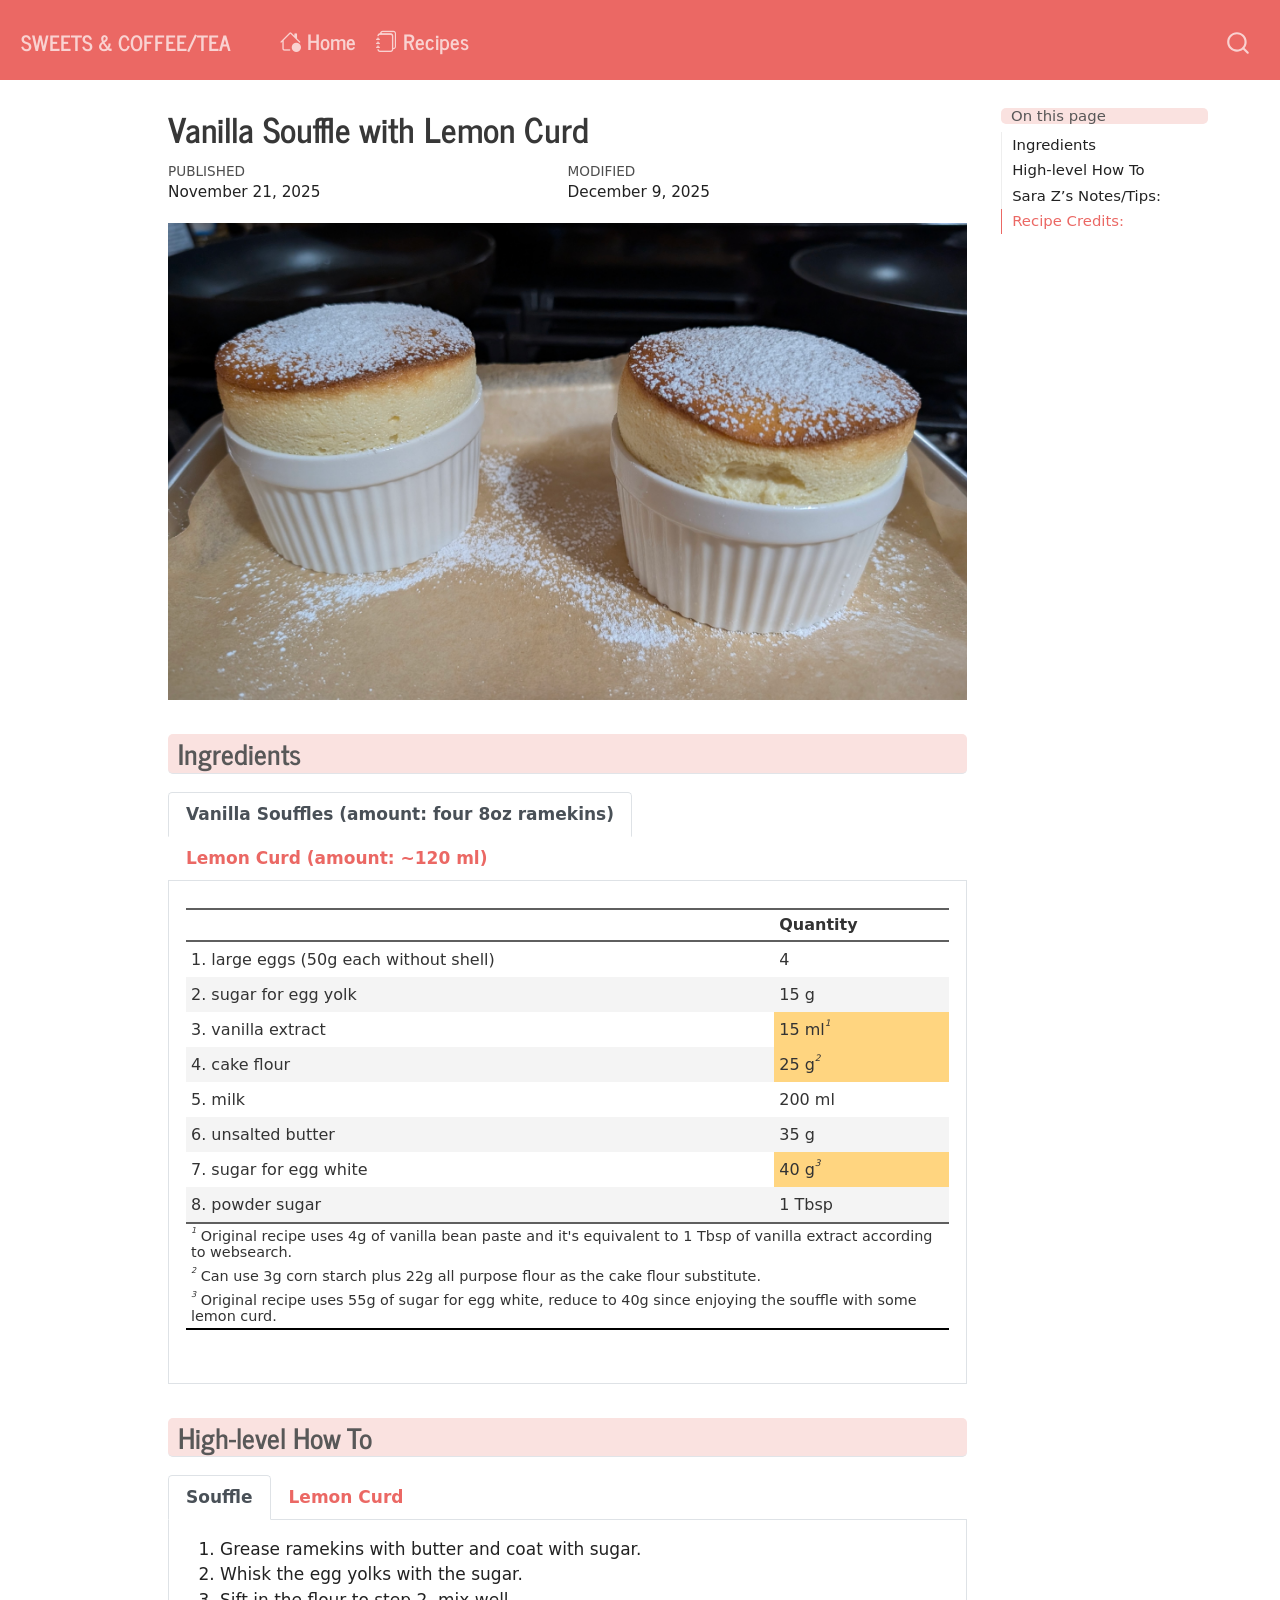
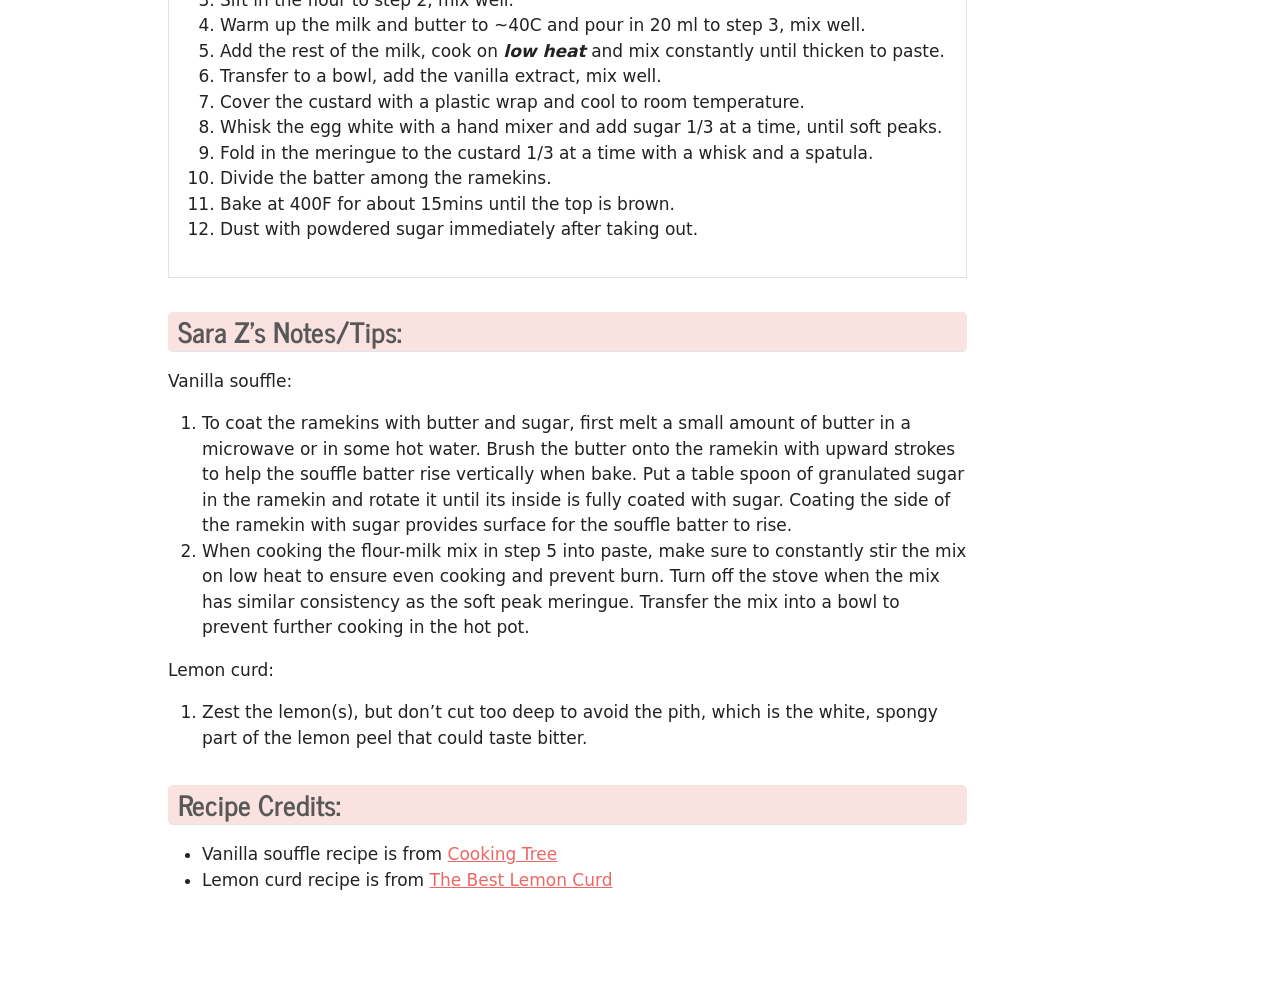
==== docs/recipes/vanilla_souffle_lemon_curd.html @ 68000ea2 "Add the first recipe" ====
<!DOCTYPE html>
<html xmlns="http://www.w3.org/1999/xhtml" lang="en" xml:lang="en"><head>

<meta charset="utf-8">
<meta name="generator" content="quarto-1.3.450">

<meta name="viewport" content="width=device-width, initial-scale=1.0, user-scalable=yes">

<meta name="dcterms.date" content="2025-11-21">

<title>Sweets &amp; Coffee/Tea - Vanilla Souffle with Lemon Curd</title>
<style>
code{white-space: pre-wrap;}
span.smallcaps{font-variant: small-caps;}
div.columns{display: flex; gap: min(4vw, 1.5em);}
div.column{flex: auto; overflow-x: auto;}
div.hanging-indent{margin-left: 1.5em; text-indent: -1.5em;}
ul.task-list{list-style: none;}
ul.task-list li input[type="checkbox"] {
  width: 0.8em;
  margin: 0 0.8em 0.2em -1em; /* quarto-specific, see https://github.com/quarto-dev/quarto-cli/issues/4556 */ 
  vertical-align: middle;
}
</style>


<script src="../site_libs/quarto-nav/quarto-nav.js"></script>
<script src="../site_libs/quarto-nav/headroom.min.js"></script>
<script src="../site_libs/clipboard/clipboard.min.js"></script>
<script src="../site_libs/quarto-search/autocomplete.umd.js"></script>
<script src="../site_libs/quarto-search/fuse.min.js"></script>
<script src="../site_libs/quarto-search/quarto-search.js"></script>
<meta name="quarto:offset" content="../">
<script src="../site_libs/quarto-html/quarto.js"></script>
<script src="../site_libs/quarto-html/popper.min.js"></script>
<script src="../site_libs/quarto-html/tippy.umd.min.js"></script>
<script src="../site_libs/quarto-html/anchor.min.js"></script>
<link href="../site_libs/quarto-html/tippy.css" rel="stylesheet">
<link href="../site_libs/quarto-html/quarto-syntax-highlighting.css" rel="stylesheet" id="quarto-text-highlighting-styles">
<script src="../site_libs/bootstrap/bootstrap.min.js"></script>
<link href="../site_libs/bootstrap/bootstrap-icons.css" rel="stylesheet">
<link href="../site_libs/bootstrap/bootstrap.min.css" rel="stylesheet" id="quarto-bootstrap" data-mode="light">
<script id="quarto-search-options" type="application/json">{
  "location": "navbar",
  "copy-button": false,
  "collapse-after": 3,
  "panel-placement": "end",
  "type": "overlay",
  "limit": 20,
  "language": {
    "search-no-results-text": "No results",
    "search-matching-documents-text": "matching documents",
    "search-copy-link-title": "Copy link to search",
    "search-hide-matches-text": "Hide additional matches",
    "search-more-match-text": "more match in this document",
    "search-more-matches-text": "more matches in this document",
    "search-clear-button-title": "Clear",
    "search-detached-cancel-button-title": "Cancel",
    "search-submit-button-title": "Submit",
    "search-label": "Search"
  }
}</script>


</head>

<body class="nav-fixed">

<div id="quarto-search-results"></div>
  <header id="quarto-header" class="headroom fixed-top">
    <nav class="navbar navbar-expand-lg navbar-dark ">
      <div class="navbar-container container-fluid">
      <div class="navbar-brand-container">
    <a class="navbar-brand" href="../index.html">
    <span class="navbar-title">Sweets &amp; Coffee/Tea</span>
    </a>
  </div>
            <div id="quarto-search" class="" title="Search"></div>
          <button class="navbar-toggler" type="button" data-bs-toggle="collapse" data-bs-target="#navbarCollapse" aria-controls="navbarCollapse" aria-expanded="false" aria-label="Toggle navigation" onclick="if (window.quartoToggleHeadroom) { window.quartoToggleHeadroom(); }">
  <span class="navbar-toggler-icon"></span>
</button>
          <div class="collapse navbar-collapse" id="navbarCollapse">
            <ul class="navbar-nav navbar-nav-scroll me-auto">
  <li class="nav-item">
    <a class="nav-link" href="../index.html" rel="" target=""><i class="bi bi-house-check" role="img">
</i> 
 <span class="menu-text">Home</span></a>
  </li>  
  <li class="nav-item">
    <a class="nav-link" href="../recipe_list.html" rel="" target=""><i class="bi bi-journals" role="img">
</i> 
 <span class="menu-text">Recipes</span></a>
  </li>  
</ul>
            <div class="quarto-navbar-tools ms-auto">
</div>
          </div> <!-- /navcollapse -->
      </div> <!-- /container-fluid -->
    </nav>
</header>
<!-- content -->
<div id="quarto-content" class="quarto-container page-columns page-rows-contents page-layout-article page-navbar">
<!-- sidebar -->
<!-- margin-sidebar -->
    <div id="quarto-margin-sidebar" class="sidebar margin-sidebar">
        <nav id="TOC" role="doc-toc" class="toc-active">
    <h2 id="toc-title">On this page</h2>
   
  <ul>
  <li><a href="#ingredients" id="toc-ingredients" class="nav-link active" data-scroll-target="#ingredients">Ingredients</a></li>
  <li><a href="#high-level-how-to" id="toc-high-level-how-to" class="nav-link" data-scroll-target="#high-level-how-to">High-level How To</a></li>
  <li><a href="#sara-zs-notestips" id="toc-sara-zs-notestips" class="nav-link" data-scroll-target="#sara-zs-notestips">Sara Z’s Notes/Tips:</a></li>
  <li><a href="#recipe-credits" id="toc-recipe-credits" class="nav-link" data-scroll-target="#recipe-credits">Recipe Credits:</a></li>
  </ul>
</nav>
    </div>
<!-- main -->
<main class="content" id="quarto-document-content">

<header id="title-block-header" class="quarto-title-block default">
<div class="quarto-title">
<h1 class="title">Vanilla Souffle with Lemon Curd</h1>
</div>



<div class="quarto-title-meta">

    
    <div>
    <div class="quarto-title-meta-heading">Published</div>
    <div class="quarto-title-meta-contents">
      <p class="date">November 21, 2025</p>
    </div>
  </div>
  
    <div>
    <div class="quarto-title-meta-heading">Modified</div>
    <div class="quarto-title-meta-contents">
      <p class="date-modified">December 9, 2025</p>
    </div>
  </div>
    
  </div>
  

</header>

<p><img src="images/p1_vanilla_souffle.jpg" class="img-fluid"></p>
<section id="ingredients" class="level2">
<h2 class="anchored" data-anchor-id="ingredients">Ingredients</h2>
<div class="tabset-margin-container"></div><div class="panel-tabset">
<ul class="nav nav-tabs" role="tablist"><li class="nav-item" role="presentation"><a class="nav-link active" id="tabset-1-1-tab" data-bs-toggle="tab" data-bs-target="#tabset-1-1" role="tab" aria-controls="tabset-1-1" aria-selected="true"><strong>Vanilla Souffles (amount: four 8oz ramekins)</strong></a></li><li class="nav-item" role="presentation"><a class="nav-link" id="tabset-1-2-tab" data-bs-toggle="tab" data-bs-target="#tabset-1-2" role="tab" aria-controls="tabset-1-2" aria-selected="false"><strong>Lemon Curd (amount: ~120 ml)</strong></a></li></ul>
<div class="tab-content">
<div id="tabset-1-1" class="tab-pane active" role="tabpanel" aria-labelledby="tabset-1-1-tab">
<div class="cell">
<div class="cell-output-display">

<div id="hemedygfiw" style="padding-left:0px;padding-right:0px;padding-top:10px;padding-bottom:10px;overflow-x:auto;overflow-y:auto;width:auto;height:auto;">
<style>#hemedygfiw table {
  font-family: system-ui, 'Segoe UI', Roboto, Helvetica, Arial, sans-serif, 'Apple Color Emoji', 'Segoe UI Emoji', 'Segoe UI Symbol', 'Noto Color Emoji';
  -webkit-font-smoothing: antialiased;
  -moz-osx-font-smoothing: grayscale;
}

#hemedygfiw thead, #hemedygfiw tbody, #hemedygfiw tfoot, #hemedygfiw tr, #hemedygfiw td, #hemedygfiw th {
  border-style: none;
}

#hemedygfiw p {
  margin: 0;
  padding: 0;
}

#hemedygfiw .gt_table {
  display: table;
  border-collapse: collapse;
  line-height: normal;
  margin-left: 0;
  margin-right: auto;
  color: #333333;
  font-size: 16px;
  font-weight: normal;
  font-style: normal;
  background-color: #FFFFFF;
  width: auto;
  border-top-style: solid;
  border-top-width: 2px;
  border-top-color: #000000;
  border-right-style: none;
  border-right-width: 2px;
  border-right-color: #D3D3D3;
  border-bottom-style: solid;
  border-bottom-width: 2px;
  border-bottom-color: #000000;
  border-left-style: none;
  border-left-width: 2px;
  border-left-color: #D3D3D3;
}

#hemedygfiw .gt_caption {
  padding-top: 4px;
  padding-bottom: 4px;
}

#hemedygfiw .gt_title {
  color: #333333;
  font-size: 125%;
  font-weight: initial;
  padding-top: 4px;
  padding-bottom: 4px;
  padding-left: 5px;
  padding-right: 5px;
  border-bottom-color: #FFFFFF;
  border-bottom-width: 0;
}

#hemedygfiw .gt_subtitle {
  color: #333333;
  font-size: 85%;
  font-weight: initial;
  padding-top: 3px;
  padding-bottom: 5px;
  padding-left: 5px;
  padding-right: 5px;
  border-top-color: #FFFFFF;
  border-top-width: 0;
}

#hemedygfiw .gt_heading {
  background-color: #FFFFFF;
  text-align: center;
  border-bottom-color: #FFFFFF;
  border-left-style: none;
  border-left-width: 1px;
  border-left-color: #D3D3D3;
  border-right-style: none;
  border-right-width: 1px;
  border-right-color: #D3D3D3;
}

#hemedygfiw .gt_bottom_border {
  border-bottom-style: solid;
  border-bottom-width: 2px;
  border-bottom-color: #5F5F5F;
}

#hemedygfiw .gt_col_headings {
  border-top-style: solid;
  border-top-width: 2px;
  border-top-color: #5F5F5F;
  border-bottom-style: solid;
  border-bottom-width: 2px;
  border-bottom-color: #5F5F5F;
  border-left-style: none;
  border-left-width: 1px;
  border-left-color: #D3D3D3;
  border-right-style: none;
  border-right-width: 1px;
  border-right-color: #D3D3D3;
}

#hemedygfiw .gt_col_heading {
  color: #333333;
  background-color: #FFFFFF;
  font-size: 100%;
  font-weight: normal;
  text-transform: inherit;
  border-left-style: none;
  border-left-width: 1px;
  border-left-color: #D3D3D3;
  border-right-style: none;
  border-right-width: 1px;
  border-right-color: #D3D3D3;
  vertical-align: bottom;
  padding-top: 5px;
  padding-bottom: 6px;
  padding-left: 5px;
  padding-right: 5px;
  overflow-x: hidden;
}

#hemedygfiw .gt_column_spanner_outer {
  color: #333333;
  background-color: #FFFFFF;
  font-size: 100%;
  font-weight: normal;
  text-transform: inherit;
  padding-top: 0;
  padding-bottom: 0;
  padding-left: 4px;
  padding-right: 4px;
}

#hemedygfiw .gt_column_spanner_outer:first-child {
  padding-left: 0;
}

#hemedygfiw .gt_column_spanner_outer:last-child {
  padding-right: 0;
}

#hemedygfiw .gt_column_spanner {
  border-bottom-style: solid;
  border-bottom-width: 2px;
  border-bottom-color: #5F5F5F;
  vertical-align: bottom;
  padding-top: 5px;
  padding-bottom: 5px;
  overflow-x: hidden;
  display: inline-block;
  width: 100%;
}

#hemedygfiw .gt_spanner_row {
  border-bottom-style: hidden;
}

#hemedygfiw .gt_group_heading {
  padding-top: 8px;
  padding-bottom: 8px;
  padding-left: 5px;
  padding-right: 5px;
  color: #333333;
  background-color: #FFFFFF;
  font-size: 100%;
  font-weight: initial;
  text-transform: inherit;
  border-top-style: solid;
  border-top-width: 2px;
  border-top-color: #5F5F5F;
  border-bottom-style: solid;
  border-bottom-width: 2px;
  border-bottom-color: #5F5F5F;
  border-left-style: none;
  border-left-width: 1px;
  border-left-color: #D3D3D3;
  border-right-style: none;
  border-right-width: 1px;
  border-right-color: #D3D3D3;
  vertical-align: middle;
  text-align: left;
}

#hemedygfiw .gt_empty_group_heading {
  padding: 0.5px;
  color: #333333;
  background-color: #FFFFFF;
  font-size: 100%;
  font-weight: initial;
  border-top-style: solid;
  border-top-width: 2px;
  border-top-color: #5F5F5F;
  border-bottom-style: solid;
  border-bottom-width: 2px;
  border-bottom-color: #5F5F5F;
  vertical-align: middle;
}

#hemedygfiw .gt_from_md > :first-child {
  margin-top: 0;
}

#hemedygfiw .gt_from_md > :last-child {
  margin-bottom: 0;
}

#hemedygfiw .gt_row {
  padding-top: 8px;
  padding-bottom: 8px;
  padding-left: 5px;
  padding-right: 5px;
  margin: 10px;
  border-top-style: none;
  border-top-width: 1px;
  border-top-color: #D5D5D5;
  border-left-style: none;
  border-left-width: 1px;
  border-left-color: #D5D5D5;
  border-right-style: none;
  border-right-width: 1px;
  border-right-color: #D5D5D5;
  vertical-align: middle;
  overflow-x: hidden;
}

#hemedygfiw .gt_stub {
  color: #FFFFFF;
  background-color: #5F5F5F;
  font-size: 100%;
  font-weight: initial;
  text-transform: inherit;
  border-right-style: solid;
  border-right-width: 2px;
  border-right-color: #5F5F5F;
  padding-left: 5px;
  padding-right: 5px;
}

#hemedygfiw .gt_stub_row_group {
  color: #333333;
  background-color: #FFFFFF;
  font-size: 100%;
  font-weight: initial;
  text-transform: inherit;
  border-right-style: solid;
  border-right-width: 2px;
  border-right-color: #D3D3D3;
  padding-left: 5px;
  padding-right: 5px;
  vertical-align: top;
}

#hemedygfiw .gt_row_group_first td {
  border-top-width: 2px;
}

#hemedygfiw .gt_row_group_first th {
  border-top-width: 2px;
}

#hemedygfiw .gt_summary_row {
  color: #333333;
  background-color: #FFFFFF;
  text-transform: inherit;
  padding-top: 8px;
  padding-bottom: 8px;
  padding-left: 5px;
  padding-right: 5px;
}

#hemedygfiw .gt_first_summary_row {
  border-top-style: solid;
  border-top-color: #5F5F5F;
}

#hemedygfiw .gt_first_summary_row.thick {
  border-top-width: 2px;
}

#hemedygfiw .gt_last_summary_row {
  padding-top: 8px;
  padding-bottom: 8px;
  padding-left: 5px;
  padding-right: 5px;
  border-bottom-style: solid;
  border-bottom-width: 2px;
  border-bottom-color: #5F5F5F;
}

#hemedygfiw .gt_grand_summary_row {
  color: #333333;
  background-color: #D5D5D5;
  text-transform: inherit;
  padding-top: 8px;
  padding-bottom: 8px;
  padding-left: 5px;
  padding-right: 5px;
}

#hemedygfiw .gt_first_grand_summary_row {
  padding-top: 8px;
  padding-bottom: 8px;
  padding-left: 5px;
  padding-right: 5px;
  border-top-style: double;
  border-top-width: 6px;
  border-top-color: #5F5F5F;
}

#hemedygfiw .gt_last_grand_summary_row_top {
  padding-top: 8px;
  padding-bottom: 8px;
  padding-left: 5px;
  padding-right: 5px;
  border-bottom-style: double;
  border-bottom-width: 6px;
  border-bottom-color: #5F5F5F;
}

#hemedygfiw .gt_striped {
  background-color: #F4F4F4;
}

#hemedygfiw .gt_table_body {
  border-top-style: solid;
  border-top-width: 2px;
  border-top-color: #5F5F5F;
  border-bottom-style: solid;
  border-bottom-width: 2px;
  border-bottom-color: #5F5F5F;
}

#hemedygfiw .gt_footnotes {
  color: #333333;
  background-color: #FFFFFF;
  border-bottom-style: none;
  border-bottom-width: 2px;
  border-bottom-color: #D3D3D3;
  border-left-style: none;
  border-left-width: 2px;
  border-left-color: #D3D3D3;
  border-right-style: none;
  border-right-width: 2px;
  border-right-color: #D3D3D3;
}

#hemedygfiw .gt_footnote {
  margin: 0px;
  font-size: 90%;
  padding-top: 4px;
  padding-bottom: 4px;
  padding-left: 5px;
  padding-right: 5px;
}

#hemedygfiw .gt_sourcenotes {
  color: #333333;
  background-color: #FFFFFF;
  border-bottom-style: none;
  border-bottom-width: 2px;
  border-bottom-color: #D3D3D3;
  border-left-style: none;
  border-left-width: 2px;
  border-left-color: #D3D3D3;
  border-right-style: none;
  border-right-width: 2px;
  border-right-color: #D3D3D3;
}

#hemedygfiw .gt_sourcenote {
  font-size: 90%;
  padding-top: 4px;
  padding-bottom: 4px;
  padding-left: 5px;
  padding-right: 5px;
}

#hemedygfiw .gt_left {
  text-align: left;
}

#hemedygfiw .gt_center {
  text-align: center;
}

#hemedygfiw .gt_right {
  text-align: right;
  font-variant-numeric: tabular-nums;
}

#hemedygfiw .gt_font_normal {
  font-weight: normal;
}

#hemedygfiw .gt_font_bold {
  font-weight: bold;
}

#hemedygfiw .gt_font_italic {
  font-style: italic;
}

#hemedygfiw .gt_super {
  font-size: 65%;
}

#hemedygfiw .gt_footnote_marks {
  font-size: 75%;
  vertical-align: 0.4em;
  position: initial;
}

#hemedygfiw .gt_asterisk {
  font-size: 100%;
  vertical-align: 0;
}

#hemedygfiw .gt_indent_1 {
  text-indent: 5px;
}

#hemedygfiw .gt_indent_2 {
  text-indent: 10px;
}

#hemedygfiw .gt_indent_3 {
  text-indent: 15px;
}

#hemedygfiw .gt_indent_4 {
  text-indent: 20px;
}

#hemedygfiw .gt_indent_5 {
  text-indent: 25px;
}

#hemedygfiw .katex-display {
  display: inline-flex !important;
  margin-bottom: 0.75em !important;
}

#hemedygfiw div.Reactable > div.rt-table > div.rt-thead > div.rt-tr.rt-tr-group-header > div.rt-th-group:after {
  height: 0px !important;
}
</style>
<table class="gt_table" data-quarto-disable-processing="false" data-quarto-bootstrap="false">
  <thead>
    <tr class="gt_col_headings">
      <th class="gt_col_heading gt_columns_bottom_border gt_left" rowspan="1" colspan="1" style="font-weight: bold;" scope="col" id="a-"> </th>
      <th class="gt_col_heading gt_columns_bottom_border gt_left" rowspan="1" colspan="1" style="font-weight: bold;" scope="col" id="Quantity">Quantity</th>
    </tr>
  </thead>
  <tbody class="gt_table_body">
    <tr><td headers=" " class="gt_row gt_left" style="font-size: medium;">1. large eggs (50g each without shell)</td>
<td headers="Quantity" class="gt_row gt_left" style="font-size: medium;">4</td></tr>
    <tr><td headers=" " class="gt_row gt_left gt_striped" style="font-size: medium;">2. sugar for egg yolk</td>
<td headers="Quantity" class="gt_row gt_left gt_striped" style="font-size: medium;">15 g</td></tr>
    <tr><td headers=" " class="gt_row gt_left" style="font-size: medium;">3. vanilla extract</td>
<td headers="Quantity" class="gt_row gt_left" style="font-size: medium; background-color: #FFD580;">15 ml<span class="gt_footnote_marks" style="white-space:nowrap;font-style:italic;font-weight:normal;line-height:0;"><sup>1</sup></span></td></tr>
    <tr><td headers=" " class="gt_row gt_left gt_striped" style="font-size: medium;">4. cake flour</td>
<td headers="Quantity" class="gt_row gt_left gt_striped" style="font-size: medium; background-color: #FFD580;">25 g<span class="gt_footnote_marks" style="white-space:nowrap;font-style:italic;font-weight:normal;line-height:0;"><sup>2</sup></span></td></tr>
    <tr><td headers=" " class="gt_row gt_left" style="font-size: medium;">5. milk</td>
<td headers="Quantity" class="gt_row gt_left" style="font-size: medium;">200 ml</td></tr>
    <tr><td headers=" " class="gt_row gt_left gt_striped" style="font-size: medium;">6. unsalted butter</td>
<td headers="Quantity" class="gt_row gt_left gt_striped" style="font-size: medium;">35 g</td></tr>
    <tr><td headers=" " class="gt_row gt_left" style="font-size: medium;">7. sugar for egg white</td>
<td headers="Quantity" class="gt_row gt_left" style="font-size: medium; background-color: #FFD580;">40 g<span class="gt_footnote_marks" style="white-space:nowrap;font-style:italic;font-weight:normal;line-height:0;"><sup>3</sup></span></td></tr>
    <tr><td headers=" " class="gt_row gt_left gt_striped" style="font-size: medium;">8. powder sugar</td>
<td headers="Quantity" class="gt_row gt_left gt_striped" style="font-size: medium;">1 Tbsp</td></tr>
  </tbody>
  
  <tfoot class="gt_footnotes">
    <tr>
      <td class="gt_footnote" colspan="2"><span class="gt_footnote_marks" style="white-space:nowrap;font-style:italic;font-weight:normal;line-height:0;"><sup>1</sup></span> Original recipe uses 4g of vanilla bean paste and it's equivalent to 1 Tbsp of vanilla extract according to websearch.</td>
    </tr>
    <tr>
      <td class="gt_footnote" colspan="2"><span class="gt_footnote_marks" style="white-space:nowrap;font-style:italic;font-weight:normal;line-height:0;"><sup>2</sup></span> Can use 3g corn starch plus 22g all purpose flour as the cake flour substitute.</td>
    </tr>
    <tr>
      <td class="gt_footnote" colspan="2"><span class="gt_footnote_marks" style="white-space:nowrap;font-style:italic;font-weight:normal;line-height:0;"><sup>3</sup></span> Original recipe uses 55g of sugar for egg white, reduce to 40g since enjoying the souffle with some lemon curd.</td>
    </tr>
  </tfoot>
</table>
</div>
</div>
</div>
</div>
<div id="tabset-1-2" class="tab-pane" role="tabpanel" aria-labelledby="tabset-1-2-tab">
<div class="cell">
<div class="cell-output-display">

<div id="zihgyaxnoy" style="padding-left:0px;padding-right:0px;padding-top:10px;padding-bottom:10px;overflow-x:auto;overflow-y:auto;width:auto;height:auto;">
<style>#zihgyaxnoy table {
  font-family: system-ui, 'Segoe UI', Roboto, Helvetica, Arial, sans-serif, 'Apple Color Emoji', 'Segoe UI Emoji', 'Segoe UI Symbol', 'Noto Color Emoji';
  -webkit-font-smoothing: antialiased;
  -moz-osx-font-smoothing: grayscale;
}

#zihgyaxnoy thead, #zihgyaxnoy tbody, #zihgyaxnoy tfoot, #zihgyaxnoy tr, #zihgyaxnoy td, #zihgyaxnoy th {
  border-style: none;
}

#zihgyaxnoy p {
  margin: 0;
  padding: 0;
}

#zihgyaxnoy .gt_table {
  display: table;
  border-collapse: collapse;
  line-height: normal;
  margin-left: 0;
  margin-right: auto;
  color: #333333;
  font-size: 16px;
  font-weight: normal;
  font-style: normal;
  background-color: #FFFFFF;
  width: auto;
  border-top-style: solid;
  border-top-width: 2px;
  border-top-color: #000000;
  border-right-style: none;
  border-right-width: 2px;
  border-right-color: #D3D3D3;
  border-bottom-style: solid;
  border-bottom-width: 2px;
  border-bottom-color: #000000;
  border-left-style: none;
  border-left-width: 2px;
  border-left-color: #D3D3D3;
}

#zihgyaxnoy .gt_caption {
  padding-top: 4px;
  padding-bottom: 4px;
}

#zihgyaxnoy .gt_title {
  color: #333333;
  font-size: 125%;
  font-weight: initial;
  padding-top: 4px;
  padding-bottom: 4px;
  padding-left: 5px;
  padding-right: 5px;
  border-bottom-color: #FFFFFF;
  border-bottom-width: 0;
}

#zihgyaxnoy .gt_subtitle {
  color: #333333;
  font-size: 85%;
  font-weight: initial;
  padding-top: 3px;
  padding-bottom: 5px;
  padding-left: 5px;
  padding-right: 5px;
  border-top-color: #FFFFFF;
  border-top-width: 0;
}

#zihgyaxnoy .gt_heading {
  background-color: #FFFFFF;
  text-align: center;
  border-bottom-color: #FFFFFF;
  border-left-style: none;
  border-left-width: 1px;
  border-left-color: #D3D3D3;
  border-right-style: none;
  border-right-width: 1px;
  border-right-color: #D3D3D3;
}

#zihgyaxnoy .gt_bottom_border {
  border-bottom-style: solid;
  border-bottom-width: 2px;
  border-bottom-color: #5F5F5F;
}

#zihgyaxnoy .gt_col_headings {
  border-top-style: solid;
  border-top-width: 2px;
  border-top-color: #5F5F5F;
  border-bottom-style: solid;
  border-bottom-width: 2px;
  border-bottom-color: #5F5F5F;
  border-left-style: none;
  border-left-width: 1px;
  border-left-color: #D3D3D3;
  border-right-style: none;
  border-right-width: 1px;
  border-right-color: #D3D3D3;
}

#zihgyaxnoy .gt_col_heading {
  color: #333333;
  background-color: #FFFFFF;
  font-size: 100%;
  font-weight: normal;
  text-transform: inherit;
  border-left-style: none;
  border-left-width: 1px;
  border-left-color: #D3D3D3;
  border-right-style: none;
  border-right-width: 1px;
  border-right-color: #D3D3D3;
  vertical-align: bottom;
  padding-top: 5px;
  padding-bottom: 6px;
  padding-left: 5px;
  padding-right: 5px;
  overflow-x: hidden;
}

#zihgyaxnoy .gt_column_spanner_outer {
  color: #333333;
  background-color: #FFFFFF;
  font-size: 100%;
  font-weight: normal;
  text-transform: inherit;
  padding-top: 0;
  padding-bottom: 0;
  padding-left: 4px;
  padding-right: 4px;
}

#zihgyaxnoy .gt_column_spanner_outer:first-child {
  padding-left: 0;
}

#zihgyaxnoy .gt_column_spanner_outer:last-child {
  padding-right: 0;
}

#zihgyaxnoy .gt_column_spanner {
  border-bottom-style: solid;
  border-bottom-width: 2px;
  border-bottom-color: #5F5F5F;
  vertical-align: bottom;
  padding-top: 5px;
  padding-bottom: 5px;
  overflow-x: hidden;
  display: inline-block;
  width: 100%;
}

#zihgyaxnoy .gt_spanner_row {
  border-bottom-style: hidden;
}

#zihgyaxnoy .gt_group_heading {
  padding-top: 8px;
  padding-bottom: 8px;
  padding-left: 5px;
  padding-right: 5px;
  color: #333333;
  background-color: #FFFFFF;
  font-size: 100%;
  font-weight: initial;
  text-transform: inherit;
  border-top-style: solid;
  border-top-width: 2px;
  border-top-color: #5F5F5F;
  border-bottom-style: solid;
  border-bottom-width: 2px;
  border-bottom-color: #5F5F5F;
  border-left-style: none;
  border-left-width: 1px;
  border-left-color: #D3D3D3;
  border-right-style: none;
  border-right-width: 1px;
  border-right-color: #D3D3D3;
  vertical-align: middle;
  text-align: left;
}

#zihgyaxnoy .gt_empty_group_heading {
  padding: 0.5px;
  color: #333333;
  background-color: #FFFFFF;
  font-size: 100%;
  font-weight: initial;
  border-top-style: solid;
  border-top-width: 2px;
  border-top-color: #5F5F5F;
  border-bottom-style: solid;
  border-bottom-width: 2px;
  border-bottom-color: #5F5F5F;
  vertical-align: middle;
}

#zihgyaxnoy .gt_from_md > :first-child {
  margin-top: 0;
}

#zihgyaxnoy .gt_from_md > :last-child {
  margin-bottom: 0;
}

#zihgyaxnoy .gt_row {
  padding-top: 8px;
  padding-bottom: 8px;
  padding-left: 5px;
  padding-right: 5px;
  margin: 10px;
  border-top-style: none;
  border-top-width: 1px;
  border-top-color: #D5D5D5;
  border-left-style: none;
  border-left-width: 1px;
  border-left-color: #D5D5D5;
  border-right-style: none;
  border-right-width: 1px;
  border-right-color: #D5D5D5;
  vertical-align: middle;
  overflow-x: hidden;
}

#zihgyaxnoy .gt_stub {
  color: #FFFFFF;
  background-color: #5F5F5F;
  font-size: 100%;
  font-weight: initial;
  text-transform: inherit;
  border-right-style: solid;
  border-right-width: 2px;
  border-right-color: #5F5F5F;
  padding-left: 5px;
  padding-right: 5px;
}

#zihgyaxnoy .gt_stub_row_group {
  color: #333333;
  background-color: #FFFFFF;
  font-size: 100%;
  font-weight: initial;
  text-transform: inherit;
  border-right-style: solid;
  border-right-width: 2px;
  border-right-color: #D3D3D3;
  padding-left: 5px;
  padding-right: 5px;
  vertical-align: top;
}

#zihgyaxnoy .gt_row_group_first td {
  border-top-width: 2px;
}

#zihgyaxnoy .gt_row_group_first th {
  border-top-width: 2px;
}

#zihgyaxnoy .gt_summary_row {
  color: #333333;
  background-color: #FFFFFF;
  text-transform: inherit;
  padding-top: 8px;
  padding-bottom: 8px;
  padding-left: 5px;
  padding-right: 5px;
}

#zihgyaxnoy .gt_first_summary_row {
  border-top-style: solid;
  border-top-color: #5F5F5F;
}

#zihgyaxnoy .gt_first_summary_row.thick {
  border-top-width: 2px;
}

#zihgyaxnoy .gt_last_summary_row {
  padding-top: 8px;
  padding-bottom: 8px;
  padding-left: 5px;
  padding-right: 5px;
  border-bottom-style: solid;
  border-bottom-width: 2px;
  border-bottom-color: #5F5F5F;
}

#zihgyaxnoy .gt_grand_summary_row {
  color: #333333;
  background-color: #D5D5D5;
  text-transform: inherit;
  padding-top: 8px;
  padding-bottom: 8px;
  padding-left: 5px;
  padding-right: 5px;
}

#zihgyaxnoy .gt_first_grand_summary_row {
  padding-top: 8px;
  padding-bottom: 8px;
  padding-left: 5px;
  padding-right: 5px;
  border-top-style: double;
  border-top-width: 6px;
  border-top-color: #5F5F5F;
}

#zihgyaxnoy .gt_last_grand_summary_row_top {
  padding-top: 8px;
  padding-bottom: 8px;
  padding-left: 5px;
  padding-right: 5px;
  border-bottom-style: double;
  border-bottom-width: 6px;
  border-bottom-color: #5F5F5F;
}

#zihgyaxnoy .gt_striped {
  background-color: #F4F4F4;
}

#zihgyaxnoy .gt_table_body {
  border-top-style: solid;
  border-top-width: 2px;
  border-top-color: #5F5F5F;
  border-bottom-style: solid;
  border-bottom-width: 2px;
  border-bottom-color: #5F5F5F;
}

#zihgyaxnoy .gt_footnotes {
  color: #333333;
  background-color: #FFFFFF;
  border-bottom-style: none;
  border-bottom-width: 2px;
  border-bottom-color: #D3D3D3;
  border-left-style: none;
  border-left-width: 2px;
  border-left-color: #D3D3D3;
  border-right-style: none;
  border-right-width: 2px;
  border-right-color: #D3D3D3;
}

#zihgyaxnoy .gt_footnote {
  margin: 0px;
  font-size: 90%;
  padding-top: 4px;
  padding-bottom: 4px;
  padding-left: 5px;
  padding-right: 5px;
}

#zihgyaxnoy .gt_sourcenotes {
  color: #333333;
  background-color: #FFFFFF;
  border-bottom-style: none;
  border-bottom-width: 2px;
  border-bottom-color: #D3D3D3;
  border-left-style: none;
  border-left-width: 2px;
  border-left-color: #D3D3D3;
  border-right-style: none;
  border-right-width: 2px;
  border-right-color: #D3D3D3;
}

#zihgyaxnoy .gt_sourcenote {
  font-size: 90%;
  padding-top: 4px;
  padding-bottom: 4px;
  padding-left: 5px;
  padding-right: 5px;
}

#zihgyaxnoy .gt_left {
  text-align: left;
}

#zihgyaxnoy .gt_center {
  text-align: center;
}

#zihgyaxnoy .gt_right {
  text-align: right;
  font-variant-numeric: tabular-nums;
}

#zihgyaxnoy .gt_font_normal {
  font-weight: normal;
}

#zihgyaxnoy .gt_font_bold {
  font-weight: bold;
}

#zihgyaxnoy .gt_font_italic {
  font-style: italic;
}

#zihgyaxnoy .gt_super {
  font-size: 65%;
}

#zihgyaxnoy .gt_footnote_marks {
  font-size: 75%;
  vertical-align: 0.4em;
  position: initial;
}

#zihgyaxnoy .gt_asterisk {
  font-size: 100%;
  vertical-align: 0;
}

#zihgyaxnoy .gt_indent_1 {
  text-indent: 5px;
}

#zihgyaxnoy .gt_indent_2 {
  text-indent: 10px;
}

#zihgyaxnoy .gt_indent_3 {
  text-indent: 15px;
}

#zihgyaxnoy .gt_indent_4 {
  text-indent: 20px;
}

#zihgyaxnoy .gt_indent_5 {
  text-indent: 25px;
}

#zihgyaxnoy .katex-display {
  display: inline-flex !important;
  margin-bottom: 0.75em !important;
}

#zihgyaxnoy div.Reactable > div.rt-table > div.rt-thead > div.rt-tr.rt-tr-group-header > div.rt-th-group:after {
  height: 0px !important;
}
</style>
<table class="gt_table" data-quarto-disable-processing="false" data-quarto-bootstrap="false">
  <thead>
    <tr class="gt_col_headings">
      <th class="gt_col_heading gt_columns_bottom_border gt_left" rowspan="1" colspan="1" style="font-weight: bold;" scope="col" id="a-"> </th>
      <th class="gt_col_heading gt_columns_bottom_border gt_left" rowspan="1" colspan="1" style="font-weight: bold;" scope="col" id="Quantity">Quantity<span class="gt_footnote_marks" style="white-space:nowrap;font-style:italic;font-weight:normal;line-height:0;"><sup>1</sup></span></th>
    </tr>
  </thead>
  <tbody class="gt_table_body">
    <tr><td headers=" " class="gt_row gt_left" style="font-size: medium;">1. large eggs (50g each without shell)</td>
<td headers="Quantity" class="gt_row gt_left" style="font-size: medium; background-color: #FFD580;">1</td></tr>
    <tr><td headers=" " class="gt_row gt_left gt_striped" style="font-size: medium;">2. lemon zest</td>
<td headers="Quantity" class="gt_row gt_left gt_striped" style="font-size: medium; background-color: #FFD580;">1 lemon</td></tr>
    <tr><td headers=" " class="gt_row gt_left" style="font-size: medium;">3. lemon juice (freshly squeezed)</td>
<td headers="Quantity" class="gt_row gt_left" style="font-size: medium; background-color: #FFD580;">40 g</td></tr>
    <tr><td headers=" " class="gt_row gt_left gt_striped" style="font-size: medium;">4. butter (unsalted/lightly salted)</td>
<td headers="Quantity" class="gt_row gt_left gt_striped" style="font-size: medium; background-color: #FFD580;">18 g</td></tr>
    <tr><td headers=" " class="gt_row gt_left" style="font-size: medium;">5. sugar</td>
<td headers="Quantity" class="gt_row gt_left" style="font-size: medium; background-color: #FFD580;">28 g</td></tr>
    <tr><td headers=" " class="gt_row gt_left gt_striped" style="font-size: medium;">6. sea salt (fine)</td>
<td headers="Quantity" class="gt_row gt_left gt_striped" style="font-size: medium; background-color: #FFD580;">1/24 tsp</td></tr>
  </tbody>
  
  <tfoot class="gt_footnotes">
    <tr>
      <td class="gt_footnote" colspan="2"><span class="gt_footnote_marks" style="white-space:nowrap;font-style:italic;font-weight:normal;line-height:0;"><sup>1</sup></span> Original recipe uses 6 eggs, 6-8 lemons, 240g lemon juice, 113g unsalted butter, 200g sugar, and 1/4 tsp fine sea salt.</td>
    </tr>
  </tfoot>
</table>
</div>
</div>
</div>
</div>
</div>
</div>
</section>
<section id="high-level-how-to" class="level2">
<h2 class="anchored" data-anchor-id="high-level-how-to">High-level How To</h2>
<div class="tabset-margin-container"></div><div class="panel-tabset">
<ul class="nav nav-tabs" role="tablist"><li class="nav-item" role="presentation"><a class="nav-link active" id="tabset-2-1-tab" data-bs-toggle="tab" data-bs-target="#tabset-2-1" role="tab" aria-controls="tabset-2-1" aria-selected="true"><strong>Souffle</strong></a></li><li class="nav-item" role="presentation"><a class="nav-link" id="tabset-2-2-tab" data-bs-toggle="tab" data-bs-target="#tabset-2-2" role="tab" aria-controls="tabset-2-2" aria-selected="false"><strong>Lemon Curd</strong></a></li></ul>
<div class="tab-content">
<div id="tabset-2-1" class="tab-pane active" role="tabpanel" aria-labelledby="tabset-2-1-tab">
<ol type="1">
<li>Grease ramekins with butter and coat with sugar.</li>
<li>Whisk the egg yolks with the sugar.</li>
<li>Sift in the flour to step 2, mix well.</li>
<li>Warm up the milk and butter to ~40C and pour in 20 ml to step 3, mix well.</li>
<li>Add the rest of the milk, cook on <strong><em>low heat</em></strong> and mix constantly until thicken to paste.</li>
<li>Transfer to a bowl, add the vanilla extract, mix well.</li>
<li>Cover the custard with a plastic wrap and cool to room temperature.</li>
<li>Whisk the egg white with a hand mixer and add sugar 1/3 at a time, until soft peaks.</li>
<li>Fold in the meringue to the custard 1/3 at a time with a whisk and a spatula.</li>
<li>Divide the batter among the ramekins.</li>
<li>Bake at 400F for about 15mins until the top is brown.</li>
<li>Dust with powdered sugar immediately after taking out.</li>
</ol>
</div>
<div id="tabset-2-2" class="tab-pane" role="tabpanel" aria-labelledby="tabset-2-2-tab">
<ol type="1">
<li>Rub sugar and lemon zest together in a pot until like wet sand.</li>
<li>Add lemon juice to step 1.</li>
<li>Whisk egg with salt, add to step 2, and mix well.</li>
<li>Cook on <strong><em>low heat</em></strong>, and mix constantly until the mix thicken to sauce.</li>
<li>Sift mix to butter.</li>
</ol>
</div>
</div>
</div>
</section>
<section id="sara-zs-notestips" class="level2">
<h2 class="anchored" data-anchor-id="sara-zs-notestips">Sara Z’s Notes/Tips:</h2>
<p>Vanilla souffle:</p>
<ol type="1">
<li>To coat the ramekins with butter and sugar, first melt a small amount of butter in a microwave or in some hot water. Brush the butter onto the ramekin with upward strokes to help the souffle batter rise vertically when bake. Put a table spoon of granulated sugar in the ramekin and rotate it until its inside is fully coated with sugar. Coating the side of the ramekin with sugar provides surface for the souffle batter to rise.</li>
<li>When cooking the flour-milk mix in step 5 into paste, make sure to constantly stir the mix on low heat to ensure even cooking and prevent burn. Turn off the stove when the mix has similar consistency as the soft peak meringue. Transfer the mix into a bowl to prevent further cooking in the hot pot.</li>
</ol>
<p>Lemon curd:</p>
<ol type="1">
<li>Zest the lemon(s), but don’t cut too deep to avoid the pith, which is the white, spongy part of the lemon peel that could taste bitter.</li>
</ol>
</section>
<section id="recipe-credits" class="level2">
<h2 class="anchored" data-anchor-id="recipe-credits">Recipe Credits:</h2>
<ul>
<li>Vanilla souffle recipe is from <a href="https://en.cooking-tree.com/vanilla-souffle-recipe-2/" target="_blank">Cooking Tree</a></li>
<li>Lemon curd recipe is from <a href="https://buttermilkbysam.com/the-best-lemon-curd/" target="_blank">The Best Lemon Curd</a></li>
</ul>


</section>

</main> <!-- /main -->
<script id="quarto-html-after-body" type="application/javascript">
window.document.addEventListener("DOMContentLoaded", function (event) {
  const toggleBodyColorMode = (bsSheetEl) => {
    const mode = bsSheetEl.getAttribute("data-mode");
    const bodyEl = window.document.querySelector("body");
    if (mode === "dark") {
      bodyEl.classList.add("quarto-dark");
      bodyEl.classList.remove("quarto-light");
    } else {
      bodyEl.classList.add("quarto-light");
      bodyEl.classList.remove("quarto-dark");
    }
  }
  const toggleBodyColorPrimary = () => {
    const bsSheetEl = window.document.querySelector("link#quarto-bootstrap");
    if (bsSheetEl) {
      toggleBodyColorMode(bsSheetEl);
    }
  }
  toggleBodyColorPrimary();  
  const icon = "";
  const anchorJS = new window.AnchorJS();
  anchorJS.options = {
    placement: 'right',
    icon: icon
  };
  anchorJS.add('.anchored');
  const isCodeAnnotation = (el) => {
    for (const clz of el.classList) {
      if (clz.startsWith('code-annotation-')) {                     
        return true;
      }
    }
    return false;
  }
  const clipboard = new window.ClipboardJS('.code-copy-button', {
    text: function(trigger) {
      const codeEl = trigger.previousElementSibling.cloneNode(true);
      for (const childEl of codeEl.children) {
        if (isCodeAnnotation(childEl)) {
          childEl.remove();
        }
      }
      return codeEl.innerText;
    }
  });
  clipboard.on('success', function(e) {
    // button target
    const button = e.trigger;
    // don't keep focus
    button.blur();
    // flash "checked"
    button.classList.add('code-copy-button-checked');
    var currentTitle = button.getAttribute("title");
    button.setAttribute("title", "Copied!");
    let tooltip;
    if (window.bootstrap) {
      button.setAttribute("data-bs-toggle", "tooltip");
      button.setAttribute("data-bs-placement", "left");
      button.setAttribute("data-bs-title", "Copied!");
      tooltip = new bootstrap.Tooltip(button, 
        { trigger: "manual", 
          customClass: "code-copy-button-tooltip",
          offset: [0, -8]});
      tooltip.show();    
    }
    setTimeout(function() {
      if (tooltip) {
        tooltip.hide();
        button.removeAttribute("data-bs-title");
        button.removeAttribute("data-bs-toggle");
        button.removeAttribute("data-bs-placement");
      }
      button.setAttribute("title", currentTitle);
      button.classList.remove('code-copy-button-checked');
    }, 1000);
    // clear code selection
    e.clearSelection();
  });
  function tippyHover(el, contentFn) {
    const config = {
      allowHTML: true,
      content: contentFn,
      maxWidth: 500,
      delay: 100,
      arrow: false,
      appendTo: function(el) {
          return el.parentElement;
      },
      interactive: true,
      interactiveBorder: 10,
      theme: 'quarto',
      placement: 'bottom-start'
    };
    window.tippy(el, config); 
  }
  const noterefs = window.document.querySelectorAll('a[role="doc-noteref"]');
  for (var i=0; i<noterefs.length; i++) {
    const ref = noterefs[i];
    tippyHover(ref, function() {
      // use id or data attribute instead here
      let href = ref.getAttribute('data-footnote-href') || ref.getAttribute('href');
      try { href = new URL(href).hash; } catch {}
      const id = href.replace(/^#\/?/, "");
      const note = window.document.getElementById(id);
      return note.innerHTML;
    });
  }
      let selectedAnnoteEl;
      const selectorForAnnotation = ( cell, annotation) => {
        let cellAttr = 'data-code-cell="' + cell + '"';
        let lineAttr = 'data-code-annotation="' +  annotation + '"';
        const selector = 'span[' + cellAttr + '][' + lineAttr + ']';
        return selector;
      }
      const selectCodeLines = (annoteEl) => {
        const doc = window.document;
        const targetCell = annoteEl.getAttribute("data-target-cell");
        const targetAnnotation = annoteEl.getAttribute("data-target-annotation");
        const annoteSpan = window.document.querySelector(selectorForAnnotation(targetCell, targetAnnotation));
        const lines = annoteSpan.getAttribute("data-code-lines").split(",");
        const lineIds = lines.map((line) => {
          return targetCell + "-" + line;
        })
        let top = null;
        let height = null;
        let parent = null;
        if (lineIds.length > 0) {
            //compute the position of the single el (top and bottom and make a div)
            const el = window.document.getElementById(lineIds[0]);
            top = el.offsetTop;
            height = el.offsetHeight;
            parent = el.parentElement.parentElement;
          if (lineIds.length > 1) {
            const lastEl = window.document.getElementById(lineIds[lineIds.length - 1]);
            const bottom = lastEl.offsetTop + lastEl.offsetHeight;
            height = bottom - top;
          }
          if (top !== null && height !== null && parent !== null) {
            // cook up a div (if necessary) and position it 
            let div = window.document.getElementById("code-annotation-line-highlight");
            if (div === null) {
              div = window.document.createElement("div");
              div.setAttribute("id", "code-annotation-line-highlight");
              div.style.position = 'absolute';
              parent.appendChild(div);
            }
            div.style.top = top - 2 + "px";
            div.style.height = height + 4 + "px";
            let gutterDiv = window.document.getElementById("code-annotation-line-highlight-gutter");
            if (gutterDiv === null) {
              gutterDiv = window.document.createElement("div");
              gutterDiv.setAttribute("id", "code-annotation-line-highlight-gutter");
              gutterDiv.style.position = 'absolute';
              const codeCell = window.document.getElementById(targetCell);
              const gutter = codeCell.querySelector('.code-annotation-gutter');
              gutter.appendChild(gutterDiv);
            }
            gutterDiv.style.top = top - 2 + "px";
            gutterDiv.style.height = height + 4 + "px";
          }
          selectedAnnoteEl = annoteEl;
        }
      };
      const unselectCodeLines = () => {
        const elementsIds = ["code-annotation-line-highlight", "code-annotation-line-highlight-gutter"];
        elementsIds.forEach((elId) => {
          const div = window.document.getElementById(elId);
          if (div) {
            div.remove();
          }
        });
        selectedAnnoteEl = undefined;
      };
      // Attach click handler to the DT
      const annoteDls = window.document.querySelectorAll('dt[data-target-cell]');
      for (const annoteDlNode of annoteDls) {
        annoteDlNode.addEventListener('click', (event) => {
          const clickedEl = event.target;
          if (clickedEl !== selectedAnnoteEl) {
            unselectCodeLines();
            const activeEl = window.document.querySelector('dt[data-target-cell].code-annotation-active');
            if (activeEl) {
              activeEl.classList.remove('code-annotation-active');
            }
            selectCodeLines(clickedEl);
            clickedEl.classList.add('code-annotation-active');
          } else {
            // Unselect the line
            unselectCodeLines();
            clickedEl.classList.remove('code-annotation-active');
          }
        });
      }
  const findCites = (el) => {
    const parentEl = el.parentElement;
    if (parentEl) {
      const cites = parentEl.dataset.cites;
      if (cites) {
        return {
          el,
          cites: cites.split(' ')
        };
      } else {
        return findCites(el.parentElement)
      }
    } else {
      return undefined;
    }
  };
  var bibliorefs = window.document.querySelectorAll('a[role="doc-biblioref"]');
  for (var i=0; i<bibliorefs.length; i++) {
    const ref = bibliorefs[i];
    const citeInfo = findCites(ref);
    if (citeInfo) {
      tippyHover(citeInfo.el, function() {
        var popup = window.document.createElement('div');
        citeInfo.cites.forEach(function(cite) {
          var citeDiv = window.document.createElement('div');
          citeDiv.classList.add('hanging-indent');
          citeDiv.classList.add('csl-entry');
          var biblioDiv = window.document.getElementById('ref-' + cite);
          if (biblioDiv) {
            citeDiv.innerHTML = biblioDiv.innerHTML;
          }
          popup.appendChild(citeDiv);
        });
        return popup.innerHTML;
      });
    }
  }
});
</script>
</div> <!-- /content -->



</body></html>
---- docs/site_libs/quarto-html/tippy.css ----
.tippy-box[data-animation=fade][data-state=hidden]{opacity:0}[data-tippy-root]{max-width:calc(100vw - 10px)}.tippy-box{position:relative;background-color:#333;color:#fff;border-radius:4px;font-size:14px;line-height:1.4;white-space:normal;outline:0;transition-property:transform,visibility,opacity}.tippy-box[data-placement^=top]>.tippy-arrow{bottom:0}.tippy-box[data-placement^=top]>.tippy-arrow:before{bottom:-7px;left:0;border-width:8px 8px 0;border-top-color:initial;transform-origin:center top}.tippy-box[data-placement^=bottom]>.tippy-arrow{top:0}.tippy-box[data-placement^=bottom]>.tippy-arrow:before{top:-7px;left:0;border-width:0 8px 8px;border-bottom-color:initial;transform-origin:center bottom}.tippy-box[data-placement^=left]>.tippy-arrow{right:0}.tippy-box[data-placement^=left]>.tippy-arrow:before{border-width:8px 0 8px 8px;border-left-color:initial;right:-7px;transform-origin:center left}.tippy-box[data-placement^=right]>.tippy-arrow{left:0}.tippy-box[data-placement^=right]>.tippy-arrow:before{left:-7px;border-width:8px 8px 8px 0;border-right-color:initial;transform-origin:center right}.tippy-box[data-inertia][data-state=visible]{transition-timing-function:cubic-bezier(.54,1.5,.38,1.11)}.tippy-arrow{width:16px;height:16px;color:#333}.tippy-arrow:before{content:"";position:absolute;border-color:transparent;border-style:solid}.tippy-content{position:relative;padding:5px 9px;z-index:1}
---- docs/site_libs/quarto-html/quarto-syntax-highlighting.css ----
/* quarto syntax highlight colors */
:root {
  --quarto-hl-ot-color: #003B4F;
  --quarto-hl-at-color: #657422;
  --quarto-hl-ss-color: #20794D;
  --quarto-hl-an-color: #5E5E5E;
  --quarto-hl-fu-color: #4758AB;
  --quarto-hl-st-color: #20794D;
  --quarto-hl-cf-color: #003B4F;
  --quarto-hl-op-color: #5E5E5E;
  --quarto-hl-er-color: #AD0000;
  --quarto-hl-bn-color: #AD0000;
  --quarto-hl-al-color: #AD0000;
  --quarto-hl-va-color: #111111;
  --quarto-hl-bu-color: inherit;
  --quarto-hl-ex-color: inherit;
  --quarto-hl-pp-color: #AD0000;
  --quarto-hl-in-color: #5E5E5E;
  --quarto-hl-vs-color: #20794D;
  --quarto-hl-wa-color: #5E5E5E;
  --quarto-hl-do-color: #5E5E5E;
  --quarto-hl-im-color: #00769E;
  --quarto-hl-ch-color: #20794D;
  --quarto-hl-dt-color: #AD0000;
  --quarto-hl-fl-color: #AD0000;
  --quarto-hl-co-color: #5E5E5E;
  --quarto-hl-cv-color: #5E5E5E;
  --quarto-hl-cn-color: #8f5902;
  --quarto-hl-sc-color: #5E5E5E;
  --quarto-hl-dv-color: #AD0000;
  --quarto-hl-kw-color: #003B4F;
}

/* other quarto variables */
:root {
  --quarto-font-monospace: SFMono-Regular, Menlo, Monaco, Consolas, "Liberation Mono", "Courier New", monospace;
}

pre > code.sourceCode > span {
  color: #003B4F;
}

code span {
  color: #003B4F;
}

code.sourceCode > span {
  color: #003B4F;
}

div.sourceCode,
div.sourceCode pre.sourceCode {
  color: #003B4F;
}

code span.ot {
  color: #003B4F;
  font-style: inherit;
}

code span.at {
  color: #657422;
  font-style: inherit;
}

code span.ss {
  color: #20794D;
  font-style: inherit;
}

code span.an {
  color: #5E5E5E;
  font-style: inherit;
}

code span.fu {
  color: #4758AB;
  font-style: inherit;
}

code span.st {
  color: #20794D;
  font-style: inherit;
}

code span.cf {
  color: #003B4F;
  font-style: inherit;
}

code span.op {
  color: #5E5E5E;
  font-style: inherit;
}

code span.er {
  color: #AD0000;
  font-style: inherit;
}

code span.bn {
  color: #AD0000;
  font-style: inherit;
}

code span.al {
  color: #AD0000;
  font-style: inherit;
}

code span.va {
  color: #111111;
  font-style: inherit;
}

code span.bu {
  font-style: inherit;
}

code span.ex {
  font-style: inherit;
}

code span.pp {
  color: #AD0000;
  font-style: inherit;
}

code span.in {
  color: #5E5E5E;
  font-style: inherit;
}

code span.vs {
  color: #20794D;
  font-style: inherit;
}

code span.wa {
  color: #5E5E5E;
  font-style: italic;
}

code span.do {
  color: #5E5E5E;
  font-style: italic;
}

code span.im {
  color: #00769E;
  font-style: inherit;
}

code span.ch {
  color: #20794D;
  font-style: inherit;
}

code span.dt {
  color: #AD0000;
  font-style: inherit;
}

code span.fl {
  color: #AD0000;
  font-style: inherit;
}

code span.co {
  color: #5E5E5E;
  font-style: inherit;
}

code span.cv {
  color: #5E5E5E;
  font-style: italic;
}

code span.cn {
  color: #8f5902;
  font-style: inherit;
}

code span.sc {
  color: #5E5E5E;
  font-style: inherit;
}

code span.dv {
  color: #AD0000;
  font-style: inherit;
}

code span.kw {
  color: #003B4F;
  font-style: inherit;
}

.prevent-inlining {
  content: "</";
}

/*# sourceMappingURL=debc5d5d77c3f9108843748ff7464032.css.map */
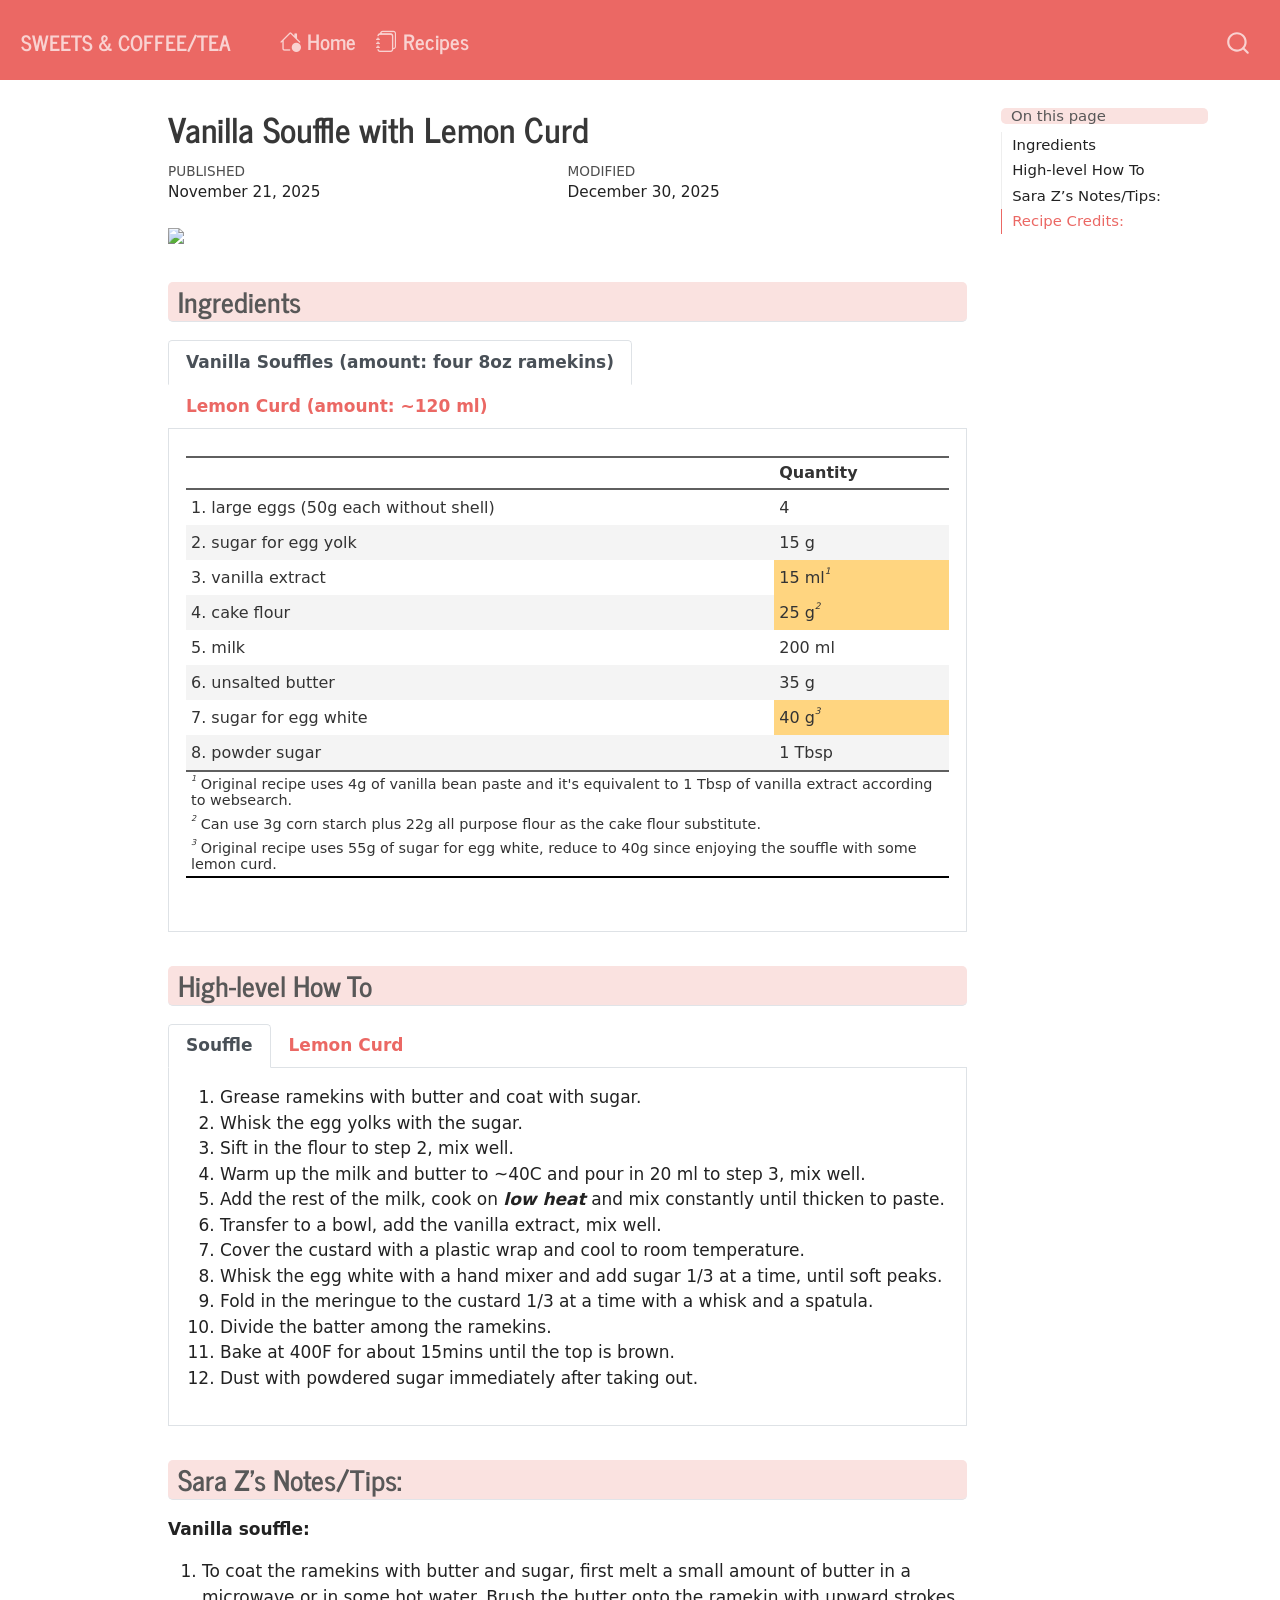
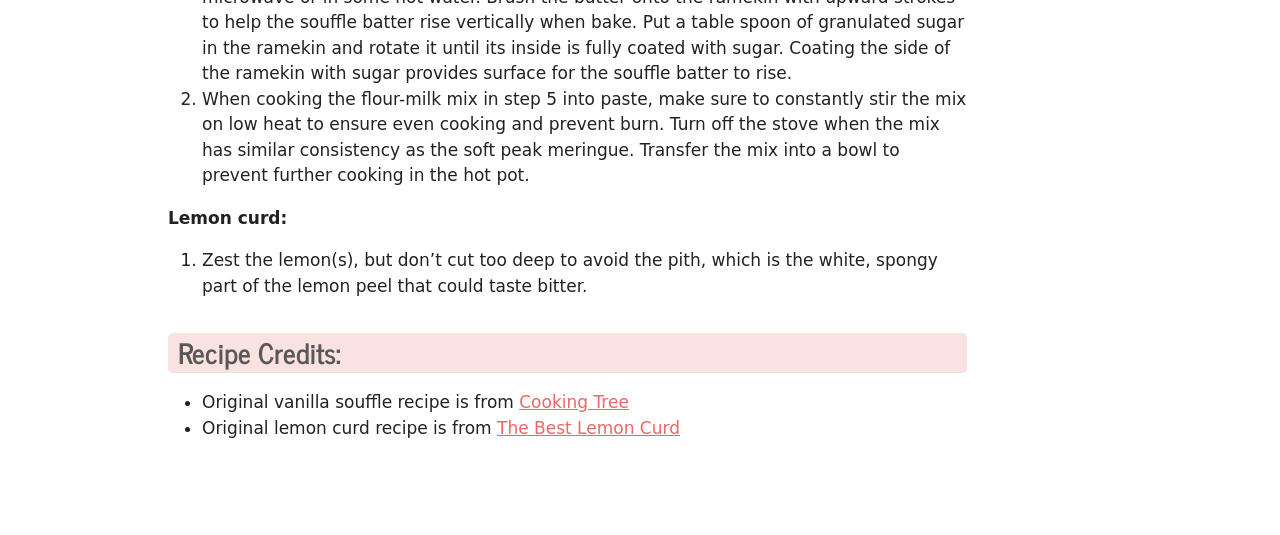
==== commit 0fee621e: "Attempt 2 to update vanilla souffle recipe" ====
--- a/docs/recipes/vanilla_souffle_lemon_curd.html
+++ b/docs/recipes/vanilla_souffle_lemon_curd.html
@@ -137,7 +137,7 @@
     <div>
     <div class="quarto-title-meta-heading">Modified</div>
     <div class="quarto-title-meta-contents">
-      <p class="date-modified">December 9, 2025</p>
+      <p class="date-modified">December 30, 2025</p>
     </div>
   </div>
     
@@ -146,7 +146,7 @@
 
 </header>
 
-<p><img src="images/p1_vanilla_souffle.jpg" class="img-fluid"></p>
+<p><img src="images/r1_vanilla_souffles.jpg" class="img-fluid"></p>
 <section id="ingredients" class="level2">
 <h2 class="anchored" data-anchor-id="ingredients">Ingredients</h2>
 <div class="tabset-margin-container"></div><div class="panel-tabset">
@@ -156,23 +156,23 @@
 <div class="cell">
 <div class="cell-output-display">
 
-<div id="hemedygfiw" style="padding-left:0px;padding-right:0px;padding-top:10px;padding-bottom:10px;overflow-x:auto;overflow-y:auto;width:auto;height:auto;">
-<style>#hemedygfiw table {
+<div id="hcsttlumel" style="padding-left:0px;padding-right:0px;padding-top:10px;padding-bottom:10px;overflow-x:auto;overflow-y:auto;width:auto;height:auto;">
+<style>#hcsttlumel table {
   font-family: system-ui, 'Segoe UI', Roboto, Helvetica, Arial, sans-serif, 'Apple Color Emoji', 'Segoe UI Emoji', 'Segoe UI Symbol', 'Noto Color Emoji';
   -webkit-font-smoothing: antialiased;
   -moz-osx-font-smoothing: grayscale;
 }
 
-#hemedygfiw thead, #hemedygfiw tbody, #hemedygfiw tfoot, #hemedygfiw tr, #hemedygfiw td, #hemedygfiw th {
+#hcsttlumel thead, #hcsttlumel tbody, #hcsttlumel tfoot, #hcsttlumel tr, #hcsttlumel td, #hcsttlumel th {
   border-style: none;
 }
 
-#hemedygfiw p {
+#hcsttlumel p {
   margin: 0;
   padding: 0;
 }
 
-#hemedygfiw .gt_table {
+#hcsttlumel .gt_table {
   display: table;
   border-collapse: collapse;
   line-height: normal;
@@ -198,12 +198,12 @@
   border-left-color: #D3D3D3;
 }
 
-#hemedygfiw .gt_caption {
+#hcsttlumel .gt_caption {
   padding-top: 4px;
   padding-bottom: 4px;
 }
 
-#hemedygfiw .gt_title {
+#hcsttlumel .gt_title {
   color: #333333;
   font-size: 125%;
   font-weight: initial;
@@ -215,7 +215,7 @@
   border-bottom-width: 0;
 }
 
-#hemedygfiw .gt_subtitle {
+#hcsttlumel .gt_subtitle {
   color: #333333;
   font-size: 85%;
   font-weight: initial;
@@ -227,7 +227,7 @@
   border-top-width: 0;
 }
 
-#hemedygfiw .gt_heading {
+#hcsttlumel .gt_heading {
   background-color: #FFFFFF;
   text-align: center;
   border-bottom-color: #FFFFFF;
@@ -239,13 +239,13 @@
   border-right-color: #D3D3D3;
 }
 
-#hemedygfiw .gt_bottom_border {
-  border-bottom-style: solid;
-  border-bottom-width: 2px;
-  border-bottom-color: #5F5F5F;
-}
-
-#hemedygfiw .gt_col_headings {
+#hcsttlumel .gt_bottom_border {
+  border-bottom-style: solid;
+  border-bottom-width: 2px;
+  border-bottom-color: #5F5F5F;
+}
+
+#hcsttlumel .gt_col_headings {
   border-top-style: solid;
   border-top-width: 2px;
   border-top-color: #5F5F5F;
@@ -260,7 +260,7 @@
   border-right-color: #D3D3D3;
 }
 
-#hemedygfiw .gt_col_heading {
+#hcsttlumel .gt_col_heading {
   color: #333333;
   background-color: #FFFFFF;
   font-size: 100%;
@@ -280,7 +280,7 @@
   overflow-x: hidden;
 }
 
-#hemedygfiw .gt_column_spanner_outer {
+#hcsttlumel .gt_column_spanner_outer {
   color: #333333;
   background-color: #FFFFFF;
   font-size: 100%;
@@ -292,15 +292,15 @@
   padding-right: 4px;
 }
 
-#hemedygfiw .gt_column_spanner_outer:first-child {
+#hcsttlumel .gt_column_spanner_outer:first-child {
   padding-left: 0;
 }
 
-#hemedygfiw .gt_column_spanner_outer:last-child {
+#hcsttlumel .gt_column_spanner_outer:last-child {
   padding-right: 0;
 }
 
-#hemedygfiw .gt_column_spanner {
+#hcsttlumel .gt_column_spanner {
   border-bottom-style: solid;
   border-bottom-width: 2px;
   border-bottom-color: #5F5F5F;
@@ -312,11 +312,11 @@
   width: 100%;
 }
 
-#hemedygfiw .gt_spanner_row {
+#hcsttlumel .gt_spanner_row {
   border-bottom-style: hidden;
 }
 
-#hemedygfiw .gt_group_heading {
+#hcsttlumel .gt_group_heading {
   padding-top: 8px;
   padding-bottom: 8px;
   padding-left: 5px;
@@ -342,7 +342,7 @@
   text-align: left;
 }
 
-#hemedygfiw .gt_empty_group_heading {
+#hcsttlumel .gt_empty_group_heading {
   padding: 0.5px;
   color: #333333;
   background-color: #FFFFFF;
@@ -357,15 +357,15 @@
   vertical-align: middle;
 }
 
-#hemedygfiw .gt_from_md > :first-child {
+#hcsttlumel .gt_from_md > :first-child {
   margin-top: 0;
 }
 
-#hemedygfiw .gt_from_md > :last-child {
+#hcsttlumel .gt_from_md > :last-child {
   margin-bottom: 0;
 }
 
-#hemedygfiw .gt_row {
+#hcsttlumel .gt_row {
   padding-top: 8px;
   padding-bottom: 8px;
   padding-left: 5px;
@@ -384,7 +384,7 @@
   overflow-x: hidden;
 }
 
-#hemedygfiw .gt_stub {
+#hcsttlumel .gt_stub {
   color: #FFFFFF;
   background-color: #5F5F5F;
   font-size: 100%;
@@ -397,7 +397,7 @@
   padding-right: 5px;
 }
 
-#hemedygfiw .gt_stub_row_group {
+#hcsttlumel .gt_stub_row_group {
   color: #333333;
   background-color: #FFFFFF;
   font-size: 100%;
@@ -411,15 +411,15 @@
   vertical-align: top;
 }
 
-#hemedygfiw .gt_row_group_first td {
-  border-top-width: 2px;
-}
-
-#hemedygfiw .gt_row_group_first th {
-  border-top-width: 2px;
-}
-
-#hemedygfiw .gt_summary_row {
+#hcsttlumel .gt_row_group_first td {
+  border-top-width: 2px;
+}
+
+#hcsttlumel .gt_row_group_first th {
+  border-top-width: 2px;
+}
+
+#hcsttlumel .gt_summary_row {
   color: #333333;
   background-color: #FFFFFF;
   text-transform: inherit;
@@ -429,16 +429,16 @@
   padding-right: 5px;
 }
 
-#hemedygfiw .gt_first_summary_row {
+#hcsttlumel .gt_first_summary_row {
   border-top-style: solid;
   border-top-color: #5F5F5F;
 }
 
-#hemedygfiw .gt_first_summary_row.thick {
-  border-top-width: 2px;
-}
-
-#hemedygfiw .gt_last_summary_row {
+#hcsttlumel .gt_first_summary_row.thick {
+  border-top-width: 2px;
+}
+
+#hcsttlumel .gt_last_summary_row {
   padding-top: 8px;
   padding-bottom: 8px;
   padding-left: 5px;
@@ -448,7 +448,7 @@
   border-bottom-color: #5F5F5F;
 }
 
-#hemedygfiw .gt_grand_summary_row {
+#hcsttlumel .gt_grand_summary_row {
   color: #333333;
   background-color: #D5D5D5;
   text-transform: inherit;
@@ -458,7 +458,7 @@
   padding-right: 5px;
 }
 
-#hemedygfiw .gt_first_grand_summary_row {
+#hcsttlumel .gt_first_grand_summary_row {
   padding-top: 8px;
   padding-bottom: 8px;
   padding-left: 5px;
@@ -468,7 +468,7 @@
   border-top-color: #5F5F5F;
 }
 
-#hemedygfiw .gt_last_grand_summary_row_top {
+#hcsttlumel .gt_last_grand_summary_row_top {
   padding-top: 8px;
   padding-bottom: 8px;
   padding-left: 5px;
@@ -478,11 +478,11 @@
   border-bottom-color: #5F5F5F;
 }
 
-#hemedygfiw .gt_striped {
+#hcsttlumel .gt_striped {
   background-color: #F4F4F4;
 }
 
-#hemedygfiw .gt_table_body {
+#hcsttlumel .gt_table_body {
   border-top-style: solid;
   border-top-width: 2px;
   border-top-color: #5F5F5F;
@@ -491,7 +491,7 @@
   border-bottom-color: #5F5F5F;
 }
 
-#hemedygfiw .gt_footnotes {
+#hcsttlumel .gt_footnotes {
   color: #333333;
   background-color: #FFFFFF;
   border-bottom-style: none;
@@ -505,7 +505,7 @@
   border-right-color: #D3D3D3;
 }
 
-#hemedygfiw .gt_footnote {
+#hcsttlumel .gt_footnote {
   margin: 0px;
   font-size: 90%;
   padding-top: 4px;
@@ -514,7 +514,7 @@
   padding-right: 5px;
 }
 
-#hemedygfiw .gt_sourcenotes {
+#hcsttlumel .gt_sourcenotes {
   color: #333333;
   background-color: #FFFFFF;
   border-bottom-style: none;
@@ -528,7 +528,7 @@
   border-right-color: #D3D3D3;
 }
 
-#hemedygfiw .gt_sourcenote {
+#hcsttlumel .gt_sourcenote {
   font-size: 90%;
   padding-top: 4px;
   padding-bottom: 4px;
@@ -536,72 +536,72 @@
   padding-right: 5px;
 }
 
-#hemedygfiw .gt_left {
+#hcsttlumel .gt_left {
   text-align: left;
 }
 
-#hemedygfiw .gt_center {
+#hcsttlumel .gt_center {
   text-align: center;
 }
 
-#hemedygfiw .gt_right {
+#hcsttlumel .gt_right {
   text-align: right;
   font-variant-numeric: tabular-nums;
 }
 
-#hemedygfiw .gt_font_normal {
+#hcsttlumel .gt_font_normal {
   font-weight: normal;
 }
 
-#hemedygfiw .gt_font_bold {
+#hcsttlumel .gt_font_bold {
   font-weight: bold;
 }
 
-#hemedygfiw .gt_font_italic {
+#hcsttlumel .gt_font_italic {
   font-style: italic;
 }
 
-#hemedygfiw .gt_super {
+#hcsttlumel .gt_super {
   font-size: 65%;
 }
 
-#hemedygfiw .gt_footnote_marks {
+#hcsttlumel .gt_footnote_marks {
   font-size: 75%;
   vertical-align: 0.4em;
   position: initial;
 }
 
-#hemedygfiw .gt_asterisk {
+#hcsttlumel .gt_asterisk {
   font-size: 100%;
   vertical-align: 0;
 }
 
-#hemedygfiw .gt_indent_1 {
+#hcsttlumel .gt_indent_1 {
   text-indent: 5px;
 }
 
-#hemedygfiw .gt_indent_2 {
+#hcsttlumel .gt_indent_2 {
   text-indent: 10px;
 }
 
-#hemedygfiw .gt_indent_3 {
+#hcsttlumel .gt_indent_3 {
   text-indent: 15px;
 }
 
-#hemedygfiw .gt_indent_4 {
+#hcsttlumel .gt_indent_4 {
   text-indent: 20px;
 }
 
-#hemedygfiw .gt_indent_5 {
+#hcsttlumel .gt_indent_5 {
   text-indent: 25px;
 }
 
-#hemedygfiw .katex-display {
+#hcsttlumel .katex-display {
   display: inline-flex !important;
   margin-bottom: 0.75em !important;
 }
 
-#hemedygfiw div.Reactable > div.rt-table > div.rt-thead > div.rt-tr.rt-tr-group-header > div.rt-th-group:after {
+#hcsttlumel div.Reactable > div.rt-table > div.rt-thead > div.rt-tr.rt-tr-group-header > div.rt-th-group:after {
   height: 0px !important;
 }
 </style>
@@ -651,23 +651,23 @@
 <div class="cell">
 <div class="cell-output-display">
 
-<div id="zihgyaxnoy" style="padding-left:0px;padding-right:0px;padding-top:10px;padding-bottom:10px;overflow-x:auto;overflow-y:auto;width:auto;height:auto;">
-<style>#zihgyaxnoy table {
+<div id="biadfthtax" style="padding-left:0px;padding-right:0px;padding-top:10px;padding-bottom:10px;overflow-x:auto;overflow-y:auto;width:auto;height:auto;">
+<style>#biadfthtax table {
   font-family: system-ui, 'Segoe UI', Roboto, Helvetica, Arial, sans-serif, 'Apple Color Emoji', 'Segoe UI Emoji', 'Segoe UI Symbol', 'Noto Color Emoji';
   -webkit-font-smoothing: antialiased;
   -moz-osx-font-smoothing: grayscale;
 }
 
-#zihgyaxnoy thead, #zihgyaxnoy tbody, #zihgyaxnoy tfoot, #zihgyaxnoy tr, #zihgyaxnoy td, #zihgyaxnoy th {
+#biadfthtax thead, #biadfthtax tbody, #biadfthtax tfoot, #biadfthtax tr, #biadfthtax td, #biadfthtax th {
   border-style: none;
 }
 
-#zihgyaxnoy p {
+#biadfthtax p {
   margin: 0;
   padding: 0;
 }
 
-#zihgyaxnoy .gt_table {
+#biadfthtax .gt_table {
   display: table;
   border-collapse: collapse;
   line-height: normal;
@@ -693,12 +693,12 @@
   border-left-color: #D3D3D3;
 }
 
-#zihgyaxnoy .gt_caption {
+#biadfthtax .gt_caption {
   padding-top: 4px;
   padding-bottom: 4px;
 }
 
-#zihgyaxnoy .gt_title {
+#biadfthtax .gt_title {
   color: #333333;
   font-size: 125%;
   font-weight: initial;
@@ -710,7 +710,7 @@
   border-bottom-width: 0;
 }
 
-#zihgyaxnoy .gt_subtitle {
+#biadfthtax .gt_subtitle {
   color: #333333;
   font-size: 85%;
   font-weight: initial;
@@ -722,7 +722,7 @@
   border-top-width: 0;
 }
 
-#zihgyaxnoy .gt_heading {
+#biadfthtax .gt_heading {
   background-color: #FFFFFF;
   text-align: center;
   border-bottom-color: #FFFFFF;
@@ -734,13 +734,13 @@
   border-right-color: #D3D3D3;
 }
 
-#zihgyaxnoy .gt_bottom_border {
-  border-bottom-style: solid;
-  border-bottom-width: 2px;
-  border-bottom-color: #5F5F5F;
-}
-
-#zihgyaxnoy .gt_col_headings {
+#biadfthtax .gt_bottom_border {
+  border-bottom-style: solid;
+  border-bottom-width: 2px;
+  border-bottom-color: #5F5F5F;
+}
+
+#biadfthtax .gt_col_headings {
   border-top-style: solid;
   border-top-width: 2px;
   border-top-color: #5F5F5F;
@@ -755,7 +755,7 @@
   border-right-color: #D3D3D3;
 }
 
-#zihgyaxnoy .gt_col_heading {
+#biadfthtax .gt_col_heading {
   color: #333333;
   background-color: #FFFFFF;
   font-size: 100%;
@@ -775,7 +775,7 @@
   overflow-x: hidden;
 }
 
-#zihgyaxnoy .gt_column_spanner_outer {
+#biadfthtax .gt_column_spanner_outer {
   color: #333333;
   background-color: #FFFFFF;
   font-size: 100%;
@@ -787,15 +787,15 @@
   padding-right: 4px;
 }
 
-#zihgyaxnoy .gt_column_spanner_outer:first-child {
+#biadfthtax .gt_column_spanner_outer:first-child {
   padding-left: 0;
 }
 
-#zihgyaxnoy .gt_column_spanner_outer:last-child {
+#biadfthtax .gt_column_spanner_outer:last-child {
   padding-right: 0;
 }
 
-#zihgyaxnoy .gt_column_spanner {
+#biadfthtax .gt_column_spanner {
   border-bottom-style: solid;
   border-bottom-width: 2px;
   border-bottom-color: #5F5F5F;
@@ -807,11 +807,11 @@
   width: 100%;
 }
 
-#zihgyaxnoy .gt_spanner_row {
+#biadfthtax .gt_spanner_row {
   border-bottom-style: hidden;
 }
 
-#zihgyaxnoy .gt_group_heading {
+#biadfthtax .gt_group_heading {
   padding-top: 8px;
   padding-bottom: 8px;
   padding-left: 5px;
@@ -837,7 +837,7 @@
   text-align: left;
 }
 
-#zihgyaxnoy .gt_empty_group_heading {
+#biadfthtax .gt_empty_group_heading {
   padding: 0.5px;
   color: #333333;
   background-color: #FFFFFF;
@@ -852,15 +852,15 @@
   vertical-align: middle;
 }
 
-#zihgyaxnoy .gt_from_md > :first-child {
+#biadfthtax .gt_from_md > :first-child {
   margin-top: 0;
 }
 
-#zihgyaxnoy .gt_from_md > :last-child {
+#biadfthtax .gt_from_md > :last-child {
   margin-bottom: 0;
 }
 
-#zihgyaxnoy .gt_row {
+#biadfthtax .gt_row {
   padding-top: 8px;
   padding-bottom: 8px;
   padding-left: 5px;
@@ -879,7 +879,7 @@
   overflow-x: hidden;
 }
 
-#zihgyaxnoy .gt_stub {
+#biadfthtax .gt_stub {
   color: #FFFFFF;
   background-color: #5F5F5F;
   font-size: 100%;
@@ -892,7 +892,7 @@
   padding-right: 5px;
 }
 
-#zihgyaxnoy .gt_stub_row_group {
+#biadfthtax .gt_stub_row_group {
   color: #333333;
   background-color: #FFFFFF;
   font-size: 100%;
@@ -906,15 +906,15 @@
   vertical-align: top;
 }
 
-#zihgyaxnoy .gt_row_group_first td {
-  border-top-width: 2px;
-}
-
-#zihgyaxnoy .gt_row_group_first th {
-  border-top-width: 2px;
-}
-
-#zihgyaxnoy .gt_summary_row {
+#biadfthtax .gt_row_group_first td {
+  border-top-width: 2px;
+}
+
+#biadfthtax .gt_row_group_first th {
+  border-top-width: 2px;
+}
+
+#biadfthtax .gt_summary_row {
   color: #333333;
   background-color: #FFFFFF;
   text-transform: inherit;
@@ -924,16 +924,16 @@
   padding-right: 5px;
 }
 
-#zihgyaxnoy .gt_first_summary_row {
+#biadfthtax .gt_first_summary_row {
   border-top-style: solid;
   border-top-color: #5F5F5F;
 }
 
-#zihgyaxnoy .gt_first_summary_row.thick {
-  border-top-width: 2px;
-}
-
-#zihgyaxnoy .gt_last_summary_row {
+#biadfthtax .gt_first_summary_row.thick {
+  border-top-width: 2px;
+}
+
+#biadfthtax .gt_last_summary_row {
   padding-top: 8px;
   padding-bottom: 8px;
   padding-left: 5px;
@@ -943,7 +943,7 @@
   border-bottom-color: #5F5F5F;
 }
 
-#zihgyaxnoy .gt_grand_summary_row {
+#biadfthtax .gt_grand_summary_row {
   color: #333333;
   background-color: #D5D5D5;
   text-transform: inherit;
@@ -953,7 +953,7 @@
   padding-right: 5px;
 }
 
-#zihgyaxnoy .gt_first_grand_summary_row {
+#biadfthtax .gt_first_grand_summary_row {
   padding-top: 8px;
   padding-bottom: 8px;
   padding-left: 5px;
@@ -963,7 +963,7 @@
   border-top-color: #5F5F5F;
 }
 
-#zihgyaxnoy .gt_last_grand_summary_row_top {
+#biadfthtax .gt_last_grand_summary_row_top {
   padding-top: 8px;
   padding-bottom: 8px;
   padding-left: 5px;
@@ -973,11 +973,11 @@
   border-bottom-color: #5F5F5F;
 }
 
-#zihgyaxnoy .gt_striped {
+#biadfthtax .gt_striped {
   background-color: #F4F4F4;
 }
 
-#zihgyaxnoy .gt_table_body {
+#biadfthtax .gt_table_body {
   border-top-style: solid;
   border-top-width: 2px;
   border-top-color: #5F5F5F;
@@ -986,7 +986,7 @@
   border-bottom-color: #5F5F5F;
 }
 
-#zihgyaxnoy .gt_footnotes {
+#biadfthtax .gt_footnotes {
   color: #333333;
   background-color: #FFFFFF;
   border-bottom-style: none;
@@ -1000,7 +1000,7 @@
   border-right-color: #D3D3D3;
 }
 
-#zihgyaxnoy .gt_footnote {
+#biadfthtax .gt_footnote {
   margin: 0px;
   font-size: 90%;
   padding-top: 4px;
@@ -1009,7 +1009,7 @@
   padding-right: 5px;
 }
 
-#zihgyaxnoy .gt_sourcenotes {
+#biadfthtax .gt_sourcenotes {
   color: #333333;
   background-color: #FFFFFF;
   border-bottom-style: none;
@@ -1023,7 +1023,7 @@
   border-right-color: #D3D3D3;
 }
 
-#zihgyaxnoy .gt_sourcenote {
+#biadfthtax .gt_sourcenote {
   font-size: 90%;
   padding-top: 4px;
   padding-bottom: 4px;
@@ -1031,72 +1031,72 @@
   padding-right: 5px;
 }
 
-#zihgyaxnoy .gt_left {
+#biadfthtax .gt_left {
   text-align: left;
 }
 
-#zihgyaxnoy .gt_center {
+#biadfthtax .gt_center {
   text-align: center;
 }
 
-#zihgyaxnoy .gt_right {
+#biadfthtax .gt_right {
   text-align: right;
   font-variant-numeric: tabular-nums;
 }
 
-#zihgyaxnoy .gt_font_normal {
+#biadfthtax .gt_font_normal {
   font-weight: normal;
 }
 
-#zihgyaxnoy .gt_font_bold {
+#biadfthtax .gt_font_bold {
   font-weight: bold;
 }
 
-#zihgyaxnoy .gt_font_italic {
+#biadfthtax .gt_font_italic {
   font-style: italic;
 }
 
-#zihgyaxnoy .gt_super {
+#biadfthtax .gt_super {
   font-size: 65%;
 }
 
-#zihgyaxnoy .gt_footnote_marks {
+#biadfthtax .gt_footnote_marks {
   font-size: 75%;
   vertical-align: 0.4em;
   position: initial;
 }
 
-#zihgyaxnoy .gt_asterisk {
+#biadfthtax .gt_asterisk {
   font-size: 100%;
   vertical-align: 0;
 }
 
-#zihgyaxnoy .gt_indent_1 {
+#biadfthtax .gt_indent_1 {
   text-indent: 5px;
 }
 
-#zihgyaxnoy .gt_indent_2 {
+#biadfthtax .gt_indent_2 {
   text-indent: 10px;
 }
 
-#zihgyaxnoy .gt_indent_3 {
+#biadfthtax .gt_indent_3 {
   text-indent: 15px;
 }
 
-#zihgyaxnoy .gt_indent_4 {
+#biadfthtax .gt_indent_4 {
   text-indent: 20px;
 }
 
-#zihgyaxnoy .gt_indent_5 {
+#biadfthtax .gt_indent_5 {
   text-indent: 25px;
 }
 
-#zihgyaxnoy .katex-display {
+#biadfthtax .katex-display {
   display: inline-flex !important;
   margin-bottom: 0.75em !important;
 }
 
-#zihgyaxnoy div.Reactable > div.rt-table > div.rt-thead > div.rt-tr.rt-tr-group-header > div.rt-th-group:after {
+#biadfthtax div.Reactable > div.rt-table > div.rt-thead > div.rt-tr.rt-tr-group-header > div.rt-th-group:after {
   height: 0px !important;
 }
 </style>
@@ -1170,12 +1170,12 @@
 </section>
 <section id="sara-zs-notestips" class="level2">
 <h2 class="anchored" data-anchor-id="sara-zs-notestips">Sara Z’s Notes/Tips:</h2>
-<p>Vanilla souffle:</p>
+<p><strong>Vanilla souffle:</strong></p>
 <ol type="1">
 <li>To coat the ramekins with butter and sugar, first melt a small amount of butter in a microwave or in some hot water. Brush the butter onto the ramekin with upward strokes to help the souffle batter rise vertically when bake. Put a table spoon of granulated sugar in the ramekin and rotate it until its inside is fully coated with sugar. Coating the side of the ramekin with sugar provides surface for the souffle batter to rise.</li>
 <li>When cooking the flour-milk mix in step 5 into paste, make sure to constantly stir the mix on low heat to ensure even cooking and prevent burn. Turn off the stove when the mix has similar consistency as the soft peak meringue. Transfer the mix into a bowl to prevent further cooking in the hot pot.</li>
 </ol>
-<p>Lemon curd:</p>
+<p><strong>Lemon curd:</strong></p>
 <ol type="1">
 <li>Zest the lemon(s), but don’t cut too deep to avoid the pith, which is the white, spongy part of the lemon peel that could taste bitter.</li>
 </ol>
@@ -1183,8 +1183,8 @@
 <section id="recipe-credits" class="level2">
 <h2 class="anchored" data-anchor-id="recipe-credits">Recipe Credits:</h2>
 <ul>
-<li>Vanilla souffle recipe is from <a href="https://en.cooking-tree.com/vanilla-souffle-recipe-2/" target="_blank">Cooking Tree</a></li>
-<li>Lemon curd recipe is from <a href="https://buttermilkbysam.com/the-best-lemon-curd/" target="_blank">The Best Lemon Curd</a></li>
+<li>Original vanilla souffle recipe is from <a href="https://en.cooking-tree.com/vanilla-souffle-recipe-2/" target="_blank">Cooking Tree</a></li>
+<li>Original lemon curd recipe is from <a href="https://buttermilkbysam.com/the-best-lemon-curd/" target="_blank">The Best Lemon Curd</a></li>
 </ul>
 
 
